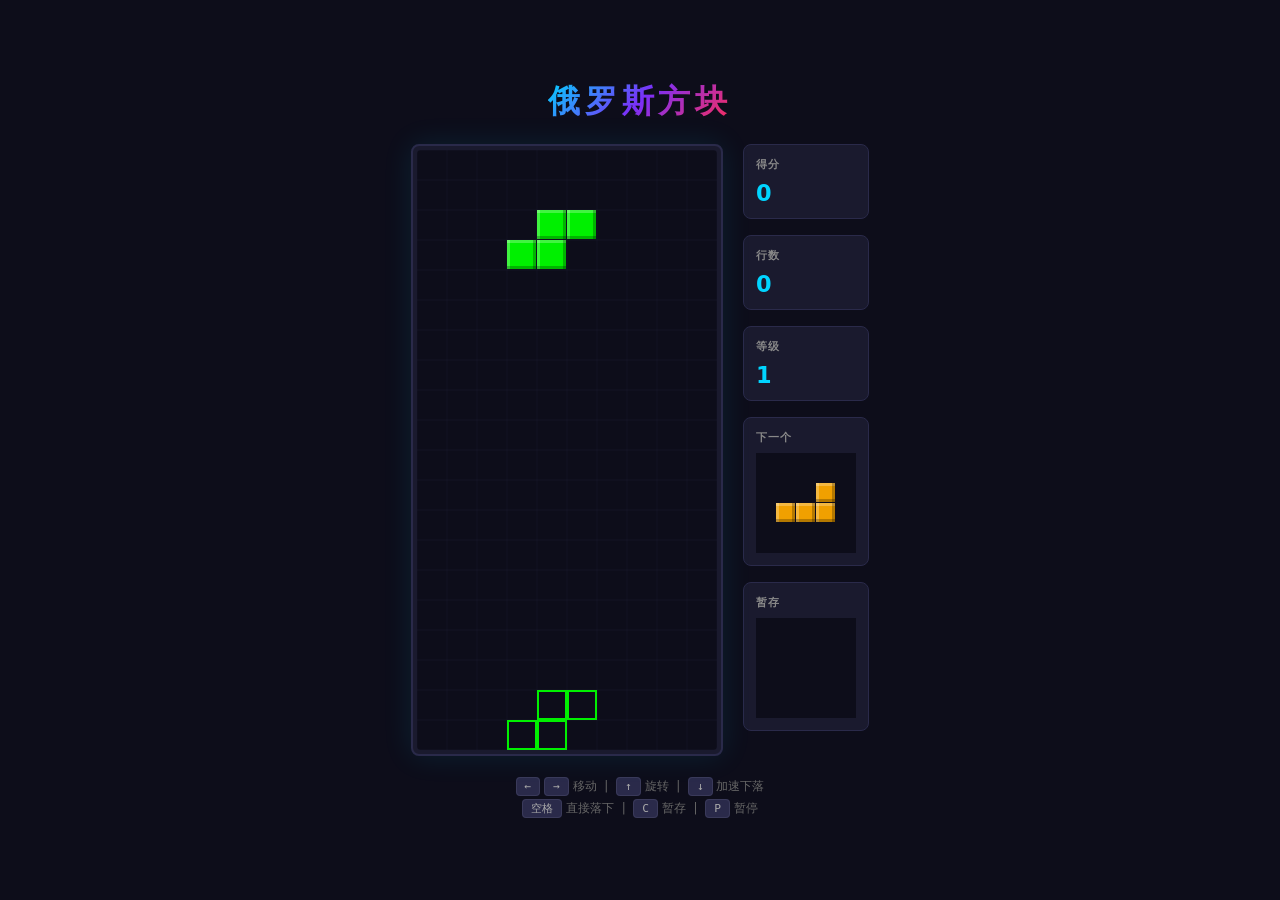
==== games/tetris/index.html @ f68c0b93 "init: 技能共享平台 - FastAPI + Vanilla JS + ZIP上传 + 安全限流" ====
<!DOCTYPE html>
<html lang="zh-CN">
<head>
<meta charset="UTF-8">
<meta name="viewport" content="width=device-width, initial-scale=1.0">
<title>俄罗斯方块</title>
<style>
/* ========== Reset & Base ========== */
*, *::before, *::after {
    margin: 0;
    padding: 0;
    box-sizing: border-box;
}
html, body {
    height: 100%;
    overflow: hidden;
    font-family: 'Segoe UI', system-ui, -apple-system, sans-serif;
}
body {
    background: #0d0d1a;
    color: #e0e0e0;
    display: flex;
    justify-content: center;
    align-items: center;
    user-select: none;
    -webkit-user-select: none;
}

/* ========== Game Container ========== */
.game-wrapper {
    display: flex;
    flex-direction: column;
    align-items: center;
    gap: 20px;
    padding: 16px;
}
h1 {
    font-size: clamp(1.2rem, 4vw, 2rem);
    font-weight: 800;
    letter-spacing: 0.15em;
    text-transform: uppercase;
    background: linear-gradient(135deg, #00d4ff, #7b2ff7, #ff2d55);
    -webkit-background-clip: text;
    -webkit-text-fill-color: transparent;
    background-clip: text;
}

/* ========== Game Area ========== */
.game-area {
    display: flex;
    gap: 20px;
    align-items: flex-start;
    flex-wrap: wrap;
    justify-content: center;
}

/* ========== Main Board ========== */
.board-container {
    position: relative;
    background: #1a1a2e;
    border: 2px solid #2a2a4a;
    border-radius: 8px;
    padding: 4px;
    box-shadow: 0 0 30px rgba(0, 212, 255, 0.1);
}
#gameCanvas {
    display: block;
    width: 300px;
    height: 600px;
    border-radius: 4px;
    image-rendering: pixelated;
}

/* ========== Side Panels ========== */
.side-panel {
    display: flex;
    flex-direction: column;
    gap: 16px;
    min-width: 120px;
}
.panel-box {
    background: #1a1a2e;
    border: 1px solid #2a2a4a;
    border-radius: 8px;
    padding: 12px;
}
.panel-box h3 {
    font-size: 0.7rem;
    letter-spacing: 0.1em;
    color: #888;
    text-transform: uppercase;
    margin-bottom: 8px;
}
.stat-value {
    font-size: 1.4rem;
    font-weight: 700;
    color: #00d4ff;
    font-variant-numeric: tabular-nums;
}
#previewCanvas {
    display: block;
    width: 100px;
    height: 100px;
    margin: 0 auto;
    image-rendering: pixelated;
}
#holdCanvas {
    display: block;
    width: 100px;
    height: 100px;
    margin: 0 auto;
    image-rendering: pixelated;
}

/* ========== Controls & Messages ========== */
.controls-info {
    text-align: center;
    font-size: 0.75rem;
    color: #666;
    line-height: 1.8;
}
.controls-info kbd {
    background: #2a2a4a;
    padding: 2px 8px;
    border-radius: 4px;
    font-size: 0.7rem;
    color: #aaa;
    border: 1px solid #3a3a5a;
}
.overlay {
    position: absolute;
    inset: 0;
    display: flex;
    flex-direction: column;
    justify-content: center;
    align-items: center;
    background: rgba(0, 0, 0, 0.78);
    border-radius: 8px;
    z-index: 10;
    opacity: 0;
    pointer-events: none;
    transition: opacity 0.3s;
}
.overlay.active {
    opacity: 1;
    pointer-events: all;
}
.overlay h2 {
    font-size: 1.6rem;
    margin-bottom: 8px;
}
.overlay p {
    font-size: 0.9rem;
    color: #aaa;
    margin-bottom: 16px;
}
.overlay .btn {
    padding: 10px 28px;
    border: none;
    border-radius: 6px;
    font-size: 1rem;
    font-weight: 600;
    cursor: pointer;
    background: linear-gradient(135deg, #00d4ff, #7b2ff7);
    color: #fff;
    transition: transform 0.15s, box-shadow 0.15s;
}
.overlay .btn:hover {
    transform: scale(1.05);
    box-shadow: 0 4px 20px rgba(0, 212, 255, 0.4);
}

/* ========== Mobile Controls ========== */
.mobile-controls {
    display: none;
    gap: 8px;
    justify-content: center;
    flex-wrap: wrap;
    max-width: 320px;
}
.mobile-controls button {
    width: 56px;
    height: 56px;
    border: 1px solid #3a3a5a;
    border-radius: 12px;
    background: #1a1a2e;
    color: #e0e0e0;
    font-size: 1.4rem;
    cursor: pointer;
    touch-action: manipulation;
    -webkit-tap-highlight-color: transparent;
}
.mobile-controls button:active {
    background: #2a2a4a;
}
.mobile-controls .btn-wide {
    width: 80px;
}
.mobile-controls .row {
    display: flex;
    gap: 8px;
    justify-content: center;
    width: 100%;
}

@media (pointer: coarse) {
    .mobile-controls { display: flex; }
    .controls-info { display: none; }
}

@media (max-width: 500px) {
    .side-panel { flex-direction: row; min-width: unset; }
    .game-area { flex-direction: column; align-items: center; }
    #gameCanvas { width: 240px; height: 480px; }
    #previewCanvas, #holdCanvas { width: 72px; height: 72px; }
}
</style>
</head>
<body>

<div class="game-wrapper">
    <h1>俄罗斯方块</h1>

    <div class="game-area">
        <!-- Main Board -->
        <div class="board-container">
            <canvas id="gameCanvas" width="300" height="600"></canvas>
            <!-- Overlay: Pause -->
            <div class="overlay" id="pauseOverlay">
                <h2>已暂停</h2>
                <p>按 <kbd>P</kbd> 继续</p>
            </div>
            <!-- Overlay: Game Over -->
            <div class="overlay" id="gameOverOverlay">
                <h2>游戏结束</h2>
                <p id="finalScore">得分: 0</p>
                <button class="btn" id="restartBtn">再来一局</button>
            </div>
        </div>

        <!-- Side Panel -->
        <div class="side-panel">
            <div class="panel-box">
                <h3>得分</h3>
                <div class="stat-value" id="scoreDisplay">0</div>
            </div>
            <div class="panel-box">
                <h3>行数</h3>
                <div class="stat-value" id="linesDisplay">0</div>
            </div>
            <div class="panel-box">
                <h3>等级</h3>
                <div class="stat-value" id="levelDisplay">1</div>
            </div>
            <div class="panel-box">
                <h3>下一个</h3>
                <canvas id="previewCanvas" width="100" height="100"></canvas>
            </div>
            <div class="panel-box">
                <h3>暂存</h3>
                <canvas id="holdCanvas" width="100" height="100"></canvas>
            </div>
        </div>
    </div>

    <div class="controls-info">
        <kbd>←</kbd> <kbd>→</kbd> 移动 &nbsp;|&nbsp; <kbd>↑</kbd> 旋转 &nbsp;|&nbsp; <kbd>↓</kbd> 加速下落<br>
        <kbd>空格</kbd> 直接落下 &nbsp;|&nbsp; <kbd>C</kbd> 暂存 &nbsp;|&nbsp; <kbd>P</kbd> 暂停
    </div>

    <div class="mobile-controls" id="mobileControls">
        <div class="row">
            <button data-action="hold">C</button>
            <button data-action="rotate">↻</button>
            <button data-action="drop">⬇</button>
        </div>
        <div class="row">
            <button data-action="left">◀</button>
            <button data-action="down" class="btn-wide">▼</button>
            <button data-action="right">▶</button>
        </div>
    </div>
</div>

<script>
// =====================================================================
// TETRIS — 完整游戏引擎
// =====================================================================
(function() {
    'use strict';

    // ---- Constants ----
    const COLS = 10;
    const ROWS = 20;
    const BLOCK_SIZE = 30;   // px
    const PREVIEW_SIZE = 20; // px for preview/hold canvas

    // ---- DOM refs ----
    const canvas = document.getElementById('gameCanvas');
    const ctx = canvas.getContext('2d');
    const previewCanvas = document.getElementById('previewCanvas');
    const pCtx = previewCanvas.getContext('2d');
    const holdCanvas = document.getElementById('holdCanvas');
    const hCtx = holdCanvas.getContext('2d');

    const scoreEl = document.getElementById('scoreDisplay');
    const linesEl = document.getElementById('linesDisplay');
    const levelEl = document.getElementById('levelDisplay');
    const finalScoreEl = document.getElementById('finalScore');
    const pauseOverlay = document.getElementById('pauseOverlay');
    const gameOverOverlay = document.getElementById('gameOverOverlay');
    const restartBtn = document.getElementById('restartBtn');

    // ---- Tetromino definitions ----
    // Each piece: array of [row, col] offsets, color, and SRS rotation data
    const PIECES = {
        I: {
            shape: [
                [0,0,0,0],
                [1,1,1,1],
                [0,0,0,0],
                [0,0,0,0]
            ],
            color: '#00f0f0'
        },
        O: {
            shape: [
                [0,0,0,0],
                [0,1,1,0],
                [0,1,1,0],
                [0,0,0,0]
            ],
            color: '#f0f000'
        },
        T: {
            shape: [
                [0,0,0,0],
                [0,1,0,0],
                [1,1,1,0],
                [0,0,0,0]
            ],
            color: '#a000f0'
        },
        S: {
            shape: [
                [0,0,0,0],
                [0,1,1,0],
                [1,1,0,0],
                [0,0,0,0]
            ],
            color: '#00f000'
        },
        Z: {
            shape: [
                [0,0,0,0],
                [1,1,0,0],
                [0,1,1,0],
                [0,0,0,0]
            ],
            color: '#f00000'
        },
        J: {
            shape: [
                [0,0,0,0],
                [1,0,0,0],
                [1,1,1,0],
                [0,0,0,0]
            ],
            color: '#0000f0'
        },
        L: {
            shape: [
                [0,0,0,0],
                [0,0,1,0],
                [1,1,1,0],
                [0,0,0,0]
            ],
            color: '#f0a000'
        }
    };

    const PIECE_NAMES = ['I', 'O', 'T', 'S', 'Z', 'J', 'L'];

    // ---- SRS Wall Kick data ----
    // Standard SRS kick offsets for J, L, S, T, Z pieces
    const WALL_KICKS = {
        '0>1': [[0,0],[-1,0],[-1,1],[0,-2],[-1,-2]],
        '1>0': [[0,0],[1,0],[1,-1],[0,2],[1,2]],
        '1>2': [[0,0],[1,0],[1,-1],[0,2],[1,2]],
        '2>1': [[0,0],[-1,0],[-1,1],[0,-2],[-1,-2]],
        '2>3': [[0,0],[1,0],[1,1],[0,-2],[1,-2]],
        '3>2': [[0,0],[-1,0],[-1,-1],[0,2],[-1,2]],
        '3>0': [[0,0],[-1,0],[-1,-1],[0,2],[-1,2]],
        '0>3': [[0,0],[1,0],[1,1],[0,-2],[1,-2]],
    };
    // I-piece has different kicks
    const WALL_KICKS_I = {
        '0>1': [[0,0],[-2,0],[1,0],[-2,-1],[1,2]],
        '1>0': [[0,0],[2,0],[-1,0],[2,1],[-1,-2]],
        '1>2': [[0,0],[-1,0],[2,0],[-1,2],[2,-1]],
        '2>1': [[0,0],[1,0],[-2,0],[1,-2],[-2,1]],
        '2>3': [[0,0],[2,0],[-1,0],[2,1],[-1,-2]],
        '3>2': [[0,0],[-2,0],[1,0],[-2,-1],[1,2]],
        '3>0': [[0,0],[1,0],[-2,0],[1,-2],[-2,1]],
        '0>3': [[0,0],[-1,0],[2,0],[-1,2],[2,-1]],
    };

    // ---- Game State ----
    let board = [];
    let currentPiece = null;      // { name, shape, row, col, color }
    let currentRotation = 0;
    let nextPiece = null;
    let holdPiece = null;
    let canHold = true;
    let score = 0;
    let lines = 0;
    let level = 1;
    let gameOver = false;
    let paused = false;
    let started = false;
    let dropInterval = null;
    let animFrameId = null;
    let lastTime = 0;
    let dropCounter = 0;
    let lockDelay = 0;
    let lockMoves = 0;
    const MAX_LOCK_MOVES = 15;
    const LOCK_DELAY = 500; // ms

    // ---- Initialize ----
    function createBoard() {
        return Array.from({ length: ROWS }, () => Array(COLS).fill(0));
    }

    function randomPiece() {
        const name = PIECE_NAMES[Math.floor(Math.random() * PIECE_NAMES.length)];
        const p = PIECES[name];
        return {
            name,
            shape: p.shape.map(row => [...row]),
            color: p.color
        };
    }

    function getInitialPosition(shape) {
        const col = Math.floor((COLS - shape[0].length) / 2);
        return { row: 0, col };
    }

    function spawnPiece() {
        if (!nextPiece) {
            nextPiece = randomPiece();
        }
        const piece = {
            name: nextPiece.name,
            shape: nextPiece.shape.map(r => [...r]),
            color: nextPiece.color
        };
        nextPiece = randomPiece();
        const pos = getInitialPosition(piece.shape);
        piece.row = pos.row;
        piece.col = pos.col;

        if (collides(piece.shape, piece.row, piece.col)) {
            // Game over
            gameOver = true;
            showGameOver();
            return null;
        }
        canHold = true;
        currentRotation = 0;
        lockMoves = 0;
        lockDelay = 0;
        return piece;
    }

    // ---- Collision ----
    function collides(shape, row, col) {
        for (let r = 0; r < shape.length; r++) {
            for (let c = 0; c < shape[r].length; c++) {
                if (shape[r][c]) {
                    const boardR = row + r;
                    const boardC = col + c;
                    if (boardC < 0 || boardC >= COLS || boardR >= ROWS) return true;
                    if (boardR < 0) continue;
                    if (board[boardR][boardC]) return true;
                }
            }
        }
        return false;
    }

    // ---- Rotation with SRS ----
    function rotateMatrix(matrix, times = 1) {
        let m = matrix.map(r => [...r]);
        for (let t = 0; t < times; t++) {
            const n = m.length;
            const rotated = Array.from({ length: n }, () => Array(n).fill(0));
            for (let r = 0; r < n; r++) {
                for (let c = 0; c < n; c++) {
                    rotated[c][n - 1 - r] = m[r][c];
                }
            }
            m = rotated;
        }
        return m;
    }

    function tryRotate(direction) {
        if (!currentPiece || gameOver || paused) return;
        const piece = currentPiece;
        const newRot = ((currentRotation + direction) % 4 + 4) % 4;
        const newShape = rotateMatrix(piece.shape, direction);

        const kicks = piece.name === 'I' ? WALL_KICKS_I : WALL_KICKS;
        const key = `${currentRotation}>${newRot}`;
        const offsets = kicks[key] || [[0,0]];

        for (const [dx, dy] of offsets) {
            if (!collides(newShape, piece.row - dy, piece.col + dx)) {
                piece.shape = newShape;
                piece.row -= dy;
                piece.col += dx;
                currentRotation = newRot;
                lockMoves = 0;
                lockDelay = 0;
                return;
            }
        }
    }

    // ---- Movement ----
    function movePiece(dCol, dRow) {
        if (!currentPiece || gameOver || paused) return false;
        const piece = currentPiece;
        if (!collides(piece.shape, piece.row + dRow, piece.col + dCol)) {
            piece.col += dCol;
            piece.row += dRow;
            lockMoves = 0;
            lockDelay = 0;
            return true;
        }
        // If trying to move down and failing, start lock delay
        if (dRow === 1) {
            lockMoves++;
        }
        return false;
    }

    function hardDrop() {
        if (!currentPiece || gameOver || paused) return;
        let dropDist = 0;
        while (!collides(currentPiece.shape, currentPiece.row + 1, currentPiece.col)) {
            currentPiece.row++;
            dropDist++;
        }
        score += dropDist * 2;
        lockPiece();
    }

    function getGhostRow() {
        if (!currentPiece) return 0;
        let ghostRow = currentPiece.row;
        while (!collides(currentPiece.shape, ghostRow + 1, currentPiece.col)) {
            ghostRow++;
        }
        return ghostRow;
    }

    // ---- Hold ----
    function holdCurrentPiece() {
        if (!currentPiece || gameOver || paused || !canHold) return;
        canHold = false;

        if (!holdPiece) {
            holdPiece = {
                name: currentPiece.name,
                shape: PIECES[currentPiece.name].shape.map(r => [...r]),
                color: PIECES[currentPiece.name].color
            };
            currentPiece = spawnPiece();
        } else {
            const temp = {
                name: currentPiece.name,
                shape: PIECES[currentPiece.name].shape.map(r => [...r]),
                color: PIECES[currentPiece.name].color
            };
            const pos = getInitialPosition(PIECES[holdPiece.name].shape);
            currentPiece = {
                name: holdPiece.name,
                shape: PIECES[holdPiece.name].shape.map(r => [...r]),
                color: holdPiece.color,
                row: pos.row,
                col: pos.col
            };
            currentRotation = 0;
            holdPiece = temp;
            // Check if the swapped piece collides
            if (collides(currentPiece.shape, currentPiece.row, currentPiece.col)) {
                gameOver = true;
                showGameOver();
                return;
            }
        }
    }

    // ---- Lock piece ----
    function lockPiece() {
        if (!currentPiece) return;
        const piece = currentPiece;
        for (let r = 0; r < piece.shape.length; r++) {
            for (let c = 0; c < piece.shape[r].length; c++) {
                if (piece.shape[r][c]) {
                    const boardR = piece.row + r;
                    const boardC = piece.col + c;
                    if (boardR >= 0 && boardR < ROWS && boardC >= 0 && boardC < COLS) {
                        board[boardR][boardC] = piece.color;
                    }
                }
            }
        }
        clearLines();

        currentPiece = spawnPiece();
        if (currentPiece === null) {
            showGameOver();
        }
    }

    // ---- Line clearing ----
    function clearLines() {
        let cleared = 0;
        for (let r = ROWS - 1; r >= 0; ) {
            if (board[r].every(cell => cell !== 0)) {
                board.splice(r, 1);
                board.unshift(Array(COLS).fill(0));
                cleared++;
                // stay at same r since rows shifted down
            } else {
                r--;
            }
        }

        if (cleared > 0) {
            const points = [0, 100, 300, 500, 800];
            score += (points[cleared] || 0) * level;
            lines += cleared;
            level = Math.floor(lines / 10) + 1;
            updateUI();
            updateDropSpeed();
        }
    }

    // ---- Drop speed ----
    function getDropInterval() {
        // Speed curve: starts at 800ms, decreases per level
        return Math.max(50, 800 - (level - 1) * 60);
    }

    function updateDropSpeed() {
        // handled in game loop via dropCounter
    }

    // ---- Rendering ----
    function drawBlock(context, x, y, color, size, ghost = false) {
        if (ghost) {
            context.strokeStyle = color;
            context.lineWidth = 2;
            context.strokeRect(x + 1, y + 1, size - 2, size - 2);
            return;
        }
        // Main fill
        context.fillStyle = color;
        context.fillRect(x, y, size - 1, size - 1);

        // Highlight (top-left)
        context.fillStyle = 'rgba(255,255,255,0.25)';
        context.fillRect(x, y, size - 1, 3);
        context.fillRect(x, y, 3, size - 1);

        // Shadow (bottom-right)
        context.fillStyle = 'rgba(0,0,0,0.25)';
        context.fillRect(x, y + size - 4, size - 1, 3);
        context.fillRect(x + size - 4, y, 3, size - 1);
    }

    function render() {
        // ---- Clear ----
        ctx.fillStyle = '#0d0d1a';
        ctx.fillRect(0, 0, canvas.width, canvas.height);

        // ---- Grid ----
        ctx.strokeStyle = '#1a1a2e';
        ctx.lineWidth = 0.5;
        for (let r = 0; r <= ROWS; r++) {
            ctx.beginPath();
            ctx.moveTo(0, r * BLOCK_SIZE);
            ctx.lineTo(canvas.width, r * BLOCK_SIZE);
            ctx.stroke();
        }
        for (let c = 0; c <= COLS; c++) {
            ctx.beginPath();
            ctx.moveTo(c * BLOCK_SIZE, 0);
            ctx.lineTo(c * BLOCK_SIZE, canvas.height);
            ctx.stroke();
        }

        // ---- Board blocks ----
        for (let r = 0; r < ROWS; r++) {
            for (let c = 0; c < COLS; c++) {
                if (board[r][c]) {
                    drawBlock(ctx, c * BLOCK_SIZE, r * BLOCK_SIZE, board[r][c], BLOCK_SIZE);
                }
            }
        }

        // ---- Ghost piece ----
        if (currentPiece && !gameOver) {
            const ghostRow = getGhostRow();
            for (let r = 0; r < currentPiece.shape.length; r++) {
                for (let c = 0; c < currentPiece.shape[r].length; c++) {
                    if (currentPiece.shape[r][c]) {
                        const gx = (currentPiece.col + c) * BLOCK_SIZE;
                        const gy = (ghostRow + r) * BLOCK_SIZE;
                        drawBlock(ctx, gx, gy, currentPiece.color, BLOCK_SIZE, true);
                    }
                }
            }
        }

        // ---- Current piece ----
        if (currentPiece && !gameOver) {
            for (let r = 0; r < currentPiece.shape.length; r++) {
                for (let c = 0; c < currentPiece.shape[r].length; c++) {
                    if (currentPiece.shape[r][c]) {
                        const bx = (currentPiece.col + c) * BLOCK_SIZE;
                        const by = (currentPiece.row + r) * BLOCK_SIZE;
                        drawBlock(ctx, bx, by, currentPiece.color, BLOCK_SIZE);
                    }
                }
            }
        }

        // ---- Preview ----
        drawMiniPiece(pCtx, previewCanvas.width, previewCanvas.height, nextPiece);

        // ---- Hold ----
        drawMiniPiece(hCtx, holdCanvas.width, holdCanvas.height, holdPiece);
    }

    function drawMiniPiece(context, w, h, piece) {
        context.fillStyle = '#0d0d1a';
        context.fillRect(0, 0, w, h);
        if (!piece) return;

        const shape = piece.shape || PIECES[piece.name].shape;
        const color = piece.color || PIECES[piece.name].color;

        // Find bounding box of the shape
        let minR = 4, maxR = 0, minC = 4, maxC = 0;
        for (let r = 0; r < shape.length; r++) {
            for (let c = 0; c < shape[r].length; c++) {
                if (shape[r][c]) {
                    if (r < minR) minR = r;
                    if (r > maxR) maxR = r;
                    if (c < minC) minC = c;
                    if (c > maxC) maxC = c;
                }
            }
        }
        const pieceW = (maxC - minC + 1) * PREVIEW_SIZE;
        const pieceH = (maxR - minR + 1) * PREVIEW_SIZE;
        const offsetX = (w - pieceW) / 2;
        const offsetY = (h - pieceH) / 2;

        for (let r = minR; r <= maxR; r++) {
            for (let c = minC; c <= maxC; c++) {
                if (shape[r][c]) {
                    const px = offsetX + (c - minC) * PREVIEW_SIZE;
                    const py = offsetY + (r - minR) * PREVIEW_SIZE;
                    drawBlock(context, px, py, color, PREVIEW_SIZE);
                }
            }
        }
    }

    // ---- UI Updates ----
    function updateUI() {
        scoreEl.textContent = score.toLocaleString();
        linesEl.textContent = lines;
        levelEl.textContent = level;
    }

    function showGameOver() {
        finalScoreEl.textContent = `得分: ${score.toLocaleString()} | 等级: ${level} | 行数: ${lines}`;
        gameOverOverlay.classList.add('active');
    }

    // ---- Game Loop ----
    function gameLoop(time = 0) {
        if (gameOver) {
            render();
            return;
        }

        const delta = time - lastTime;
        lastTime = time;

        if (!paused && currentPiece) {
            dropCounter += delta;

            const interval = getDropInterval();
            if (dropCounter >= interval) {
                dropCounter = 0;
                if (!movePiece(0, 1)) {
                    // Piece can't move down; start/check lock delay
                    lockDelay += delta;
                    if (lockDelay >= LOCK_DELAY || lockMoves >= MAX_LOCK_MOVES) {
                        lockPiece();
                    }
                } else {
                    lockDelay = 0;
                }
            } else if (lockDelay > 0) {
                lockDelay += delta;
                if (lockDelay >= LOCK_DELAY || lockMoves >= MAX_LOCK_MOVES) {
                    lockPiece();
                }
            }
        }

        render();
        animFrameId = requestAnimationFrame(gameLoop);
    }

    // ---- Start / Reset ----
    function startGame() {
        board = createBoard();
        score = 0;
        lines = 0;
        level = 1;
        gameOver = false;
        paused = false;
        gameOverOverlay.classList.remove('active');
        pauseOverlay.classList.remove('active');
        currentPiece = null;
        holdPiece = null;
        canHold = true;
        currentRotation = 0;
        lockMoves = 0;
        lockDelay = 0;
        dropCounter = 0;

        nextPiece = randomPiece();
        currentPiece = spawnPiece();
        updateUI();

        if (!started) {
            started = true;
            lastTime = performance.now();
            gameLoop(lastTime);
        }
    }

    function togglePause() {
        if (gameOver) return;
        paused = !paused;
        if (paused) {
            pauseOverlay.classList.add('active');
        } else {
            pauseOverlay.classList.remove('active');
            lastTime = performance.now();
        }
    }

    // ---- Keyboard ----
    document.addEventListener('keydown', (e) => {
        if (!started) return;

        switch (e.key) {
            case 'ArrowLeft':
                e.preventDefault();
                movePiece(-1, 0);
                break;
            case 'ArrowRight':
                e.preventDefault();
                movePiece(1, 0);
                break;
            case 'ArrowDown':
                e.preventDefault();
                if (movePiece(0, 1)) {
                    score += 1;
                    updateUI();
                }
                break;
            case 'ArrowUp':
                e.preventDefault();
                tryRotate(1);
                break;
            case ' ':
                e.preventDefault();
                if (!gameOver && !paused) hardDrop();
                break;
            case 'c':
            case 'C':
                e.preventDefault();
                holdCurrentPiece();
                break;
            case 'p':
            case 'P':
                e.preventDefault();
                togglePause();
                break;
        }
    });

    // ---- Mobile Controls ----
    document.querySelectorAll('[data-action]').forEach(btn => {
        btn.addEventListener('click', () => {
            if (!started) return;
            const action = btn.dataset.action;
            switch (action) {
                case 'left':   movePiece(-1, 0); break;
                case 'right':  movePiece(1, 0); break;
                case 'down':   if (movePiece(0, 1)) { score += 1; updateUI(); } break;
                case 'rotate': tryRotate(1); break;
                case 'drop':   if (!gameOver && !paused) hardDrop(); break;
                case 'hold':   holdCurrentPiece(); break;
            }
        });
    });

    // ---- Restart ----
    restartBtn.addEventListener('click', () => {
        startGame();
    });

    // ---- Init ----
    startGame();
})();
</script>
</body>
</html>
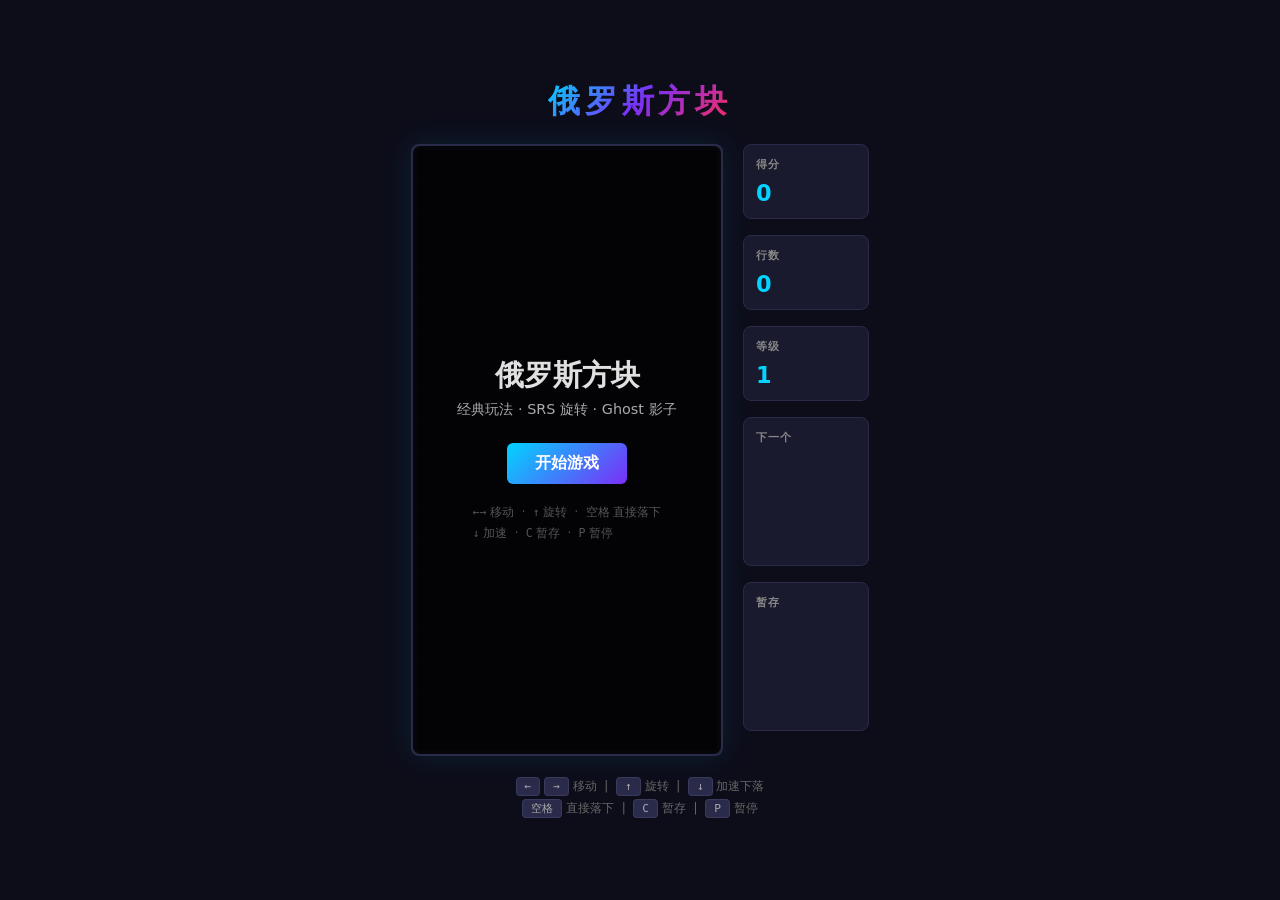
==== commit f00eb320: "feat: add start screen to tetris game" ====
--- a/games/tetris/index.html
+++ b/games/tetris/index.html
@@ -225,6 +225,16 @@
         <!-- Main Board -->
         <div class="board-container">
             <canvas id="gameCanvas" width="300" height="600"></canvas>
+            <!-- Overlay: Start -->
+            <div class="overlay active" id="startOverlay">
+                <h2 style="font-size:1.8rem;margin-bottom:4px;">俄罗斯方块</h2>
+                <p style="margin-bottom:24px;">经典玩法 · SRS 旋转 · Ghost 影子</p>
+                <button class="btn" id="startBtn">开始游戏</button>
+                <div style="margin-top:18px;font-size:0.72rem;color:#555;line-height:1.9;">
+                    <kbd>←</kbd><kbd>→</kbd> 移动 &nbsp;·&nbsp; <kbd>↑</kbd> 旋转 &nbsp;·&nbsp; <kbd>空格</kbd> 直接落下<br>
+                    <kbd>↓</kbd> 加速 &nbsp;·&nbsp; <kbd>C</kbd> 暂存 &nbsp;·&nbsp; <kbd>P</kbd> 暂停
+                </div>
+            </div>
             <!-- Overlay: Pause -->
             <div class="overlay" id="pauseOverlay">
                 <h2>已暂停</h2>
@@ -307,6 +317,8 @@
     const linesEl = document.getElementById('linesDisplay');
     const levelEl = document.getElementById('levelDisplay');
     const finalScoreEl = document.getElementById('finalScore');
+    const startOverlay = document.getElementById('startOverlay');
+    const startBtn = document.getElementById('startBtn');
     const pauseOverlay = document.getElementById('pauseOverlay');
     const gameOverOverlay = document.getElementById('gameOverOverlay');
     const restartBtn = document.getElementById('restartBtn');
@@ -841,6 +853,7 @@
         level = 1;
         gameOver = false;
         paused = false;
+        startOverlay.classList.remove('active');
         gameOverOverlay.classList.remove('active');
         pauseOverlay.classList.remove('active');
         currentPiece = null;
@@ -855,11 +868,13 @@
         currentPiece = spawnPiece();
         updateUI();
 
-        if (!started) {
-            started = true;
-            lastTime = performance.now();
-            gameLoop(lastTime);
-        }
+        if (animFrameId) {
+            cancelAnimationFrame(animFrameId);
+            animFrameId = null;
+        }
+        started = true;
+        lastTime = performance.now();
+        gameLoop(lastTime);
     }
 
     function togglePause() {
@@ -935,8 +950,31 @@
         startGame();
     });
 
-    // ---- Init ----
-    startGame();
+    // ---- Start button ----
+    startBtn.addEventListener('click', () => {
+        startGame();
+    });
+
+    // ---- Init: draw empty grid behind the start overlay ----
+    (function initDisplay() {
+        board = createBoard();
+        ctx.fillStyle = '#0d0d1a';
+        ctx.fillRect(0, 0, canvas.width, canvas.height);
+        ctx.strokeStyle = '#1a1a2e';
+        ctx.lineWidth = 0.5;
+        for (let r = 0; r <= ROWS; r++) {
+            ctx.beginPath();
+            ctx.moveTo(0, r * BLOCK_SIZE);
+            ctx.lineTo(canvas.width, r * BLOCK_SIZE);
+            ctx.stroke();
+        }
+        for (let c = 0; c <= COLS; c++) {
+            ctx.beginPath();
+            ctx.moveTo(c * BLOCK_SIZE, 0);
+            ctx.lineTo(c * BLOCK_SIZE, canvas.height);
+            ctx.stroke();
+        }
+    })();
 })();
 </script>
 </body>
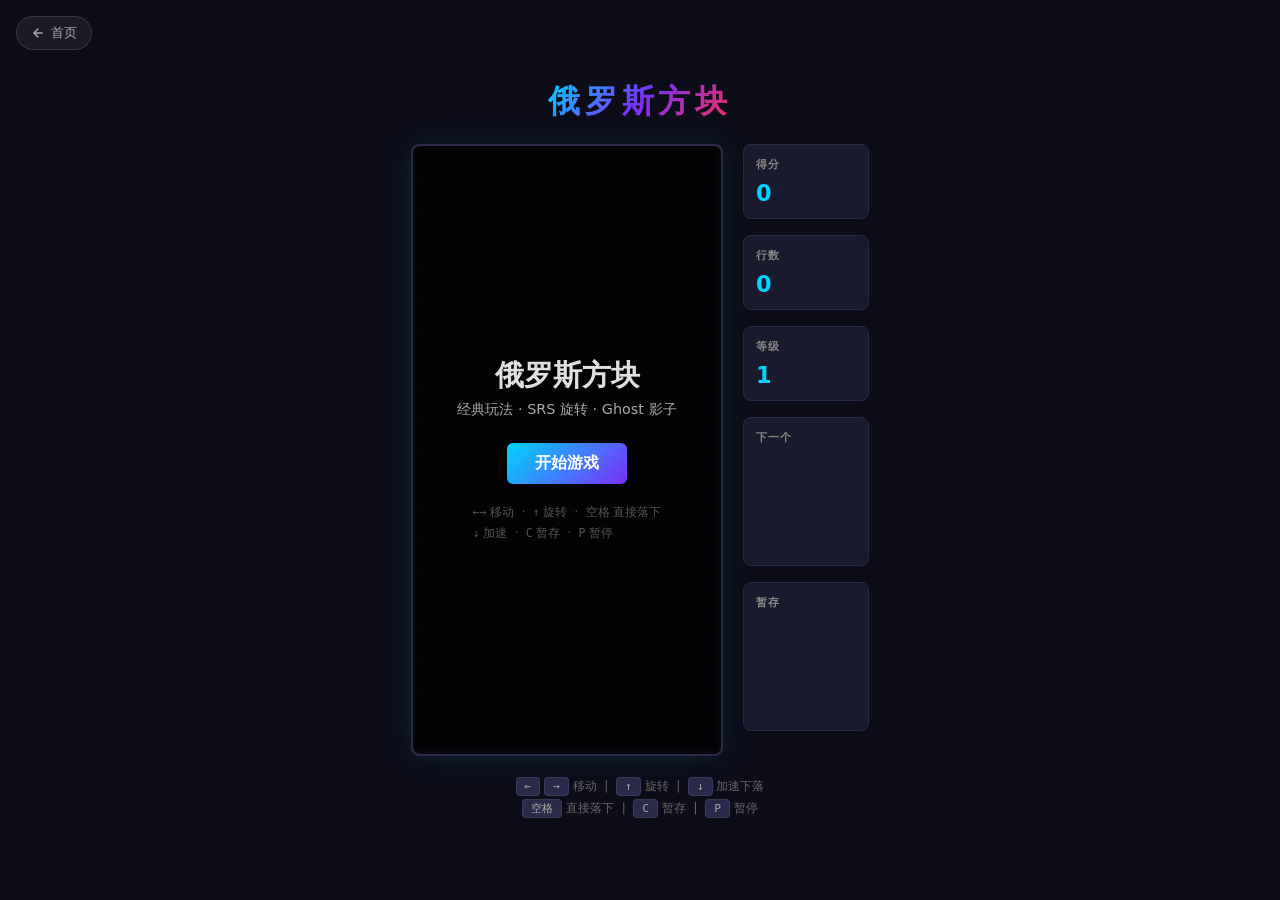
==== commit 3fbd3260: "feat: add back-to-home button on tetris page" ====
--- a/games/tetris/index.html
+++ b/games/tetris/index.html
@@ -170,6 +170,32 @@
     box-shadow: 0 4px 20px rgba(0, 212, 255, 0.4);
 }
 
+/* ========== Back Home Button ========== */
+.back-home {
+    position: fixed;
+    top: 16px;
+    left: 16px;
+    z-index: 100;
+    display: flex;
+    align-items: center;
+    gap: 6px;
+    padding: 7px 14px;
+    border-radius: 20px;
+    background: rgba(255,255,255,0.06);
+    border: 1px solid rgba(255,255,255,0.12);
+    color: #aaa;
+    font-size: 0.82rem;
+    text-decoration: none;
+    transition: background 0.2s, color 0.2s, border-color 0.2s;
+    backdrop-filter: blur(8px);
+    -webkit-backdrop-filter: blur(8px);
+}
+.back-home:hover {
+    background: rgba(255,255,255,0.12);
+    color: #e0e0e0;
+    border-color: rgba(255,255,255,0.25);
+}
+
 /* ========== Mobile Controls ========== */
 .mobile-controls {
     display: none;
@@ -217,6 +243,13 @@
 </style>
 </head>
 <body>
+
+<a href="/" class="back-home" title="返回首页">
+    <svg width="14" height="14" viewBox="0 0 24 24" fill="none" stroke="currentColor" stroke-width="2.5" stroke-linecap="round" stroke-linejoin="round">
+        <path d="M19 12H5M12 5l-7 7 7 7"/>
+    </svg>
+    首页
+</a>
 
 <div class="game-wrapper">
     <h1>俄罗斯方块</h1>
